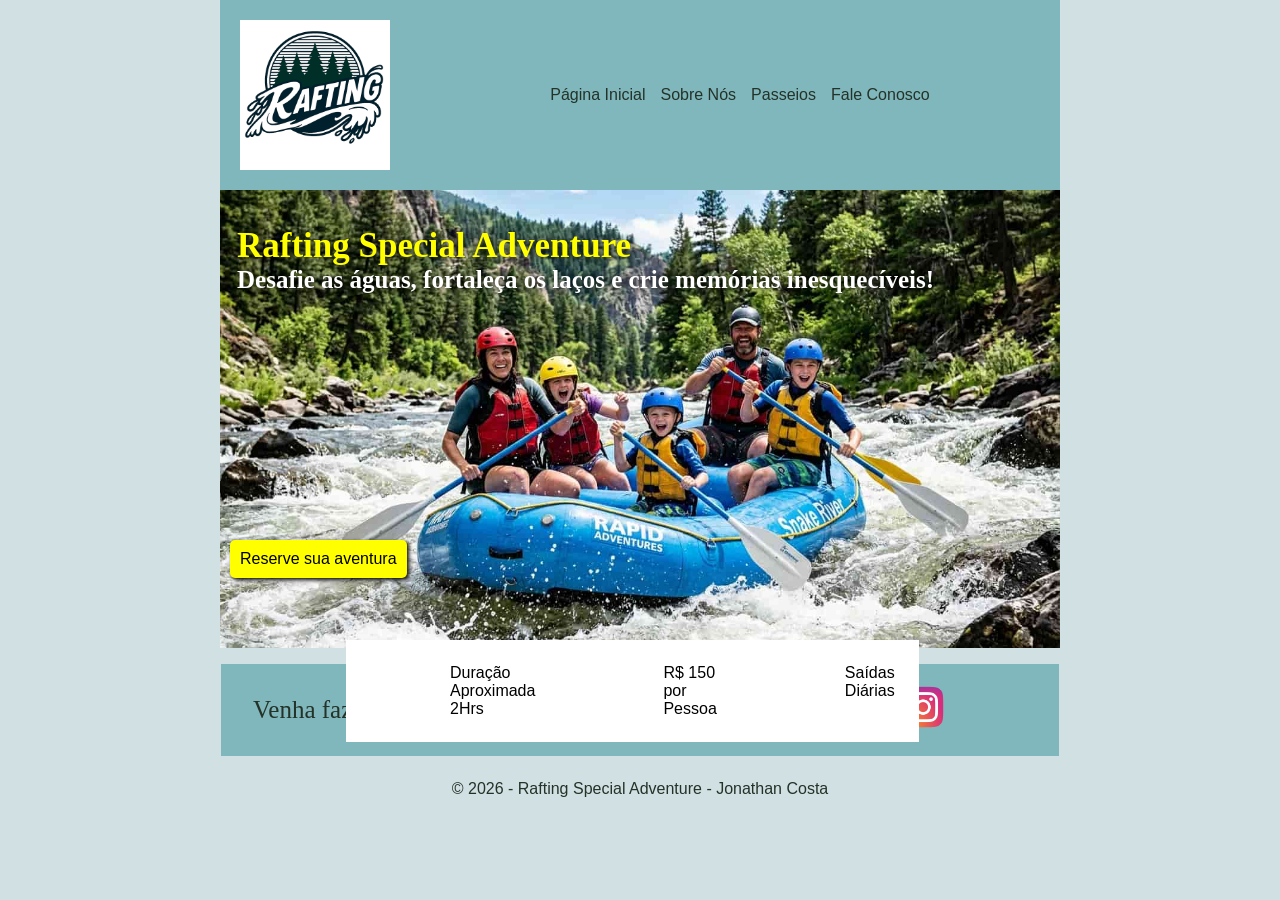
==== wwr/index.html @ b361b0f2 "página index" ====
<!DOCTYPE html>
<html lang="pt">

<head>
    <meta charset="UTF-8">
    <meta name="viewport" content="width=device-width, initial-scale=1.0">
    <meta name="description"
        content="página home do site de Rafting, contendo a página principal, com chamadas para ações para visitar as demais páginas">
    <meta name="author" content="Francisco Jonathan Sousa da Costa">
    <link rel="stylesheet" href="estilos/rafting.css">
    <title>Home Rafting Special Adventure</title>
</head>

<body>
    <header>
        <div class="cabecalho">
            <img src="imagens/logo-site-rafting.png" alt="logo tipo da empresa Rafting Special Adventure">

            <nav>
                <ul>
                    <li><a href="index.html">Página Inicial</a></li>
                    <li><a href="sobre.html">Sobre Nós</a></li>
                    <li><a href="passeios.html">Passeios</a></li>
                    <li><a href="contato.html">Fale Conosco</a></li>
                </ul>
            </nav>
        </div>
    </header>

    <main>

        <div class="hero-index">
            <img src="imagens/capa-principal2.jpg" alt="familia fazendo rafiting">
            <h1>Rafting Special Adventure</h1>
            <h2>Desafie as águas, fortaleça os laços e crie memórias inesquecíveis!</h2>
            <a href="passeios.html" class="btn">Reserve sua aventura</a>

            <div class="info">
                <img src="" alt="">
                <p>Duração Aproximada 2Hrs</p>
                <img src="" alt="">
                <p>R$ 150 por Pessoa</p>
                <img src="" alt="">
                <p>Saídas Diárias</p>
            </div>

        </div>

    </main>

    <footer>


        <nav class="redes-sociais">
            <p>Venha fazer parte dessa aventura, Fale conosco</p>

            <a href="https://www.facebook.com/"><img src="imagens/facebook_15713427.png" alt="Ícone do facebook"></a>


            <a href="https://www.linkedin.com/in/jonathan-costa-15b882378/"><img src="imagens/linkedin_3991775.png"
                    alt="Ícone do Linkedin "></a>


            <a href="https://www.instagram.com/jonathanoconors/"><img src="imagens/instagran-icon.png"
                    alt="Ícone do Instagran"></a>


        </nav>
        <p> &copy; 2026 - Rafting Special Adventure - Jonathan Costa </p>
    </footer>

</body>

</html>
---- wwr/estilos/rafting.css ----
:root {
--secundary-color: rgb(127, 183, 188);
--verde-escuro-natural: rgb(37, 50, 40);
--branco-rio: rgb(209, 224, 226);
--fonte-titulos: "Times New Roman", "Georgia",serif;
--fonte-body: Arial,Helvetica,sans-serif;
}

* {
    margin: 0;
    padding: 0;
    box-sizing: border-box;
}

/* inicio header e cabecalho  */

header {
    background-color: var(--secundary-color);
    font-family: var(--fonte-body);
    color: var(--verde-escuro-natural);
    font-size: 16px;
    
}


header a {
    color: var(--verde-escuro-natural);
    font-family: var(--fonte-body);
    text-decoration: none;
}

header,main {
    width: 840px;
    margin: 0 auto;
    
}
.cabecalho{
    display: grid;
    grid-template-columns: 200px 1fr ;
    align-items: center;
    padding: 20px;
    
}

.cabecalho nav ul {
    display: flex;
    justify-content: center;
    gap: 15px;
    list-style: none;

}

.cabecalho img {
    width: 150px;
}



/* fim header e cabecalho  */

/* inicio main hero e article */

body {
    font-family: var(--fonte-body);
    color: var(--verde-escuro-natural);
    background-color: var(--branco-rio);
}

h1,h2 {

    font-family: var(--fonte-titulos);
    color: var(--verde-escuro-natural);
    text-align: center;
}

nav,p,section,article {
    margin: 16px;
    padding: 8px;

}

.hero {
    position: relative;
}
.hero-index {
    position: relative;
}
.hero img{
    width: 100%;
    height: auto;
    display: block;
}
.hero-index img {
    width: 100%;
    height: auto;
    display: block;
}

.hero h1 {
    position: absolute;
    top: 20px;
    width: 100%;
    padding: 16px;
    text-align: center;
    opacity: 0.7;
    background-color: var(--secundary-color);
    color: var(--verde-escuro-natural);
    border: 1px solid var(--verde-escuro-natural);
}
.hero-index h1 {
    position: absolute;
    top: 20px;
    left: 1px;
    text-shadow: 1px 1px 8px black;
    padding: 16px;
    text-align: center;
    font-size: 35px;
    
    
    color: yellow;

}
.hero-index h2 {
    position: absolute;
    top: 50px;
    left: 1px;
    text-shadow: 1px 1px 8px black;
    padding: 16px;
    text-align: center;
    color: white;
    font-family: 'Times New Roman', Times, serif;
    text-align: center;
    margin-top: 10px;
    font-size: 25px;
}
.hero-index .btn {
    position: absolute;
    left: 10px;
    top: 350px;
    padding: 10px;
    background-color: yellow;
    font-size: 16px;
    border-radius: 5px;
    color: black;
    border: none;
    box-shadow: 2px 2px 4px black;
    text-decoration: none;
}
.hero-index .info {
    position: absolute;
    top: 450px;
    left: 15%;
    margin: 0 auto;
    display: flex;
    background-color: white;
    color: black;
}
.hero article img {

width: 125px;
float: right;
border: 1px solid var(--verde-escuro-natural);
box-shadow: 2px 2px 10px var(--verde-escuro-natural);
}

.hero article {
    background-color: var(--secundary-color);
    position: absolute;
    top: 360px;
    
}

.history section {
    display: grid;
    grid-template-columns: 1fr 200px 1fr;
    gap: 20px;
    align-items: center;
}

.history h2 {
grid-column: 1/4;
}

.history img {
    width: 100%;
    height: 85%;
}



.galeria {
    display: flex;
    justify-content: space-between;
    align-items: start;
    
}
.galeria img {
    width: 170px;
    height: 120px;
    padding: 10px;
    
}

.adventure h2 {
    width: 100%;
}

h3 {
    color: var(--verde-escuro-natural);
    text-align: center;
    margin: 10px;
}

.fale-conosco {
    display: grid;
    grid-template-columns: 1fr 1fr;
    gap: 15px;
}
.formulario form {
    display: grid;
    grid-template-columns: 100px 1fr;
    align-items: start;
    gap: 5px;
}

form input[type="text"], form input[type="email"], form textarea {
    padding: 5px;
    width: 100%;
    border-radius: 5px;
    border: none;
}


.radio {
    display: flex;
    flex-direction: column;
    gap: 10px;
}
.radio label {
    display: flex;
    align-items: center;
    gap: 5px;
}
.mapa{
    width: 100%;
    height: 100%;
}
.mapa iframe {
    width: 100%;
    height: 100%;
    border: none;
}
.newsletter, .botao {
    grid-column: 1/3;
    display: flex;
    align-items: center;
    gap: 10px;
}
.botao button{
    width: 100%;
    padding: 10px;
    background-color: rgb(91, 161, 91);
    font-size: 16px;
    border-radius: 5px;
    color: black;
    border: none;
}

.colaboradores {
    border: 1px solid var(--verde-escuro-natural);
    border-radius: 5px;
    position: relative;
    padding: 10px;
    overflow: hidden;
}


.colaboradores h2, 
.colaboradores .equipe {
    z-index: 1;
    position: relative;
}
.equipe {
    display: flex;
    justify-content: space-evenly;
    align-items: center;
    gap: 15px;
    text-align: center;
    
}
.equipe img {
    width: 200px;
    height: 150px;
    margin-top: 10px;
    border: 1px solid var(--verde-escuro-natural);
    border-radius: 5px;
}



/* fim main hero history e article */

/* inicio footer e socialmedia */

footer {
    text-align: center;
    width: 870px;
    margin: 0 auto;
}

.redes-sociais{
    display: flex;
    background-color: var(--secundary-color);
    font-family: var(--fonte-body);
    color: var(--verde-escuro-natural);
    font-size: 16px;
      
}
.redes-sociais a {
    text-decoration: none;
}

.redes-sociais img {
    width: 50px;
    height: 50px;
    margin: 10px;
}
.redes-sociais p{
    font-size: 25px;
    font-family: var(--fonte-titulos);
}
footer h3 {
     font-size: 25px;
    font-family: var(--fonte-titulos);
    margin: auto;
}
.direitos {
    font-family: var(--fonte-titulos);
    font-size: 20px;
    margin: 10px;
    padding-bottom: 20px;
}
/* fim footer e socialmedia */
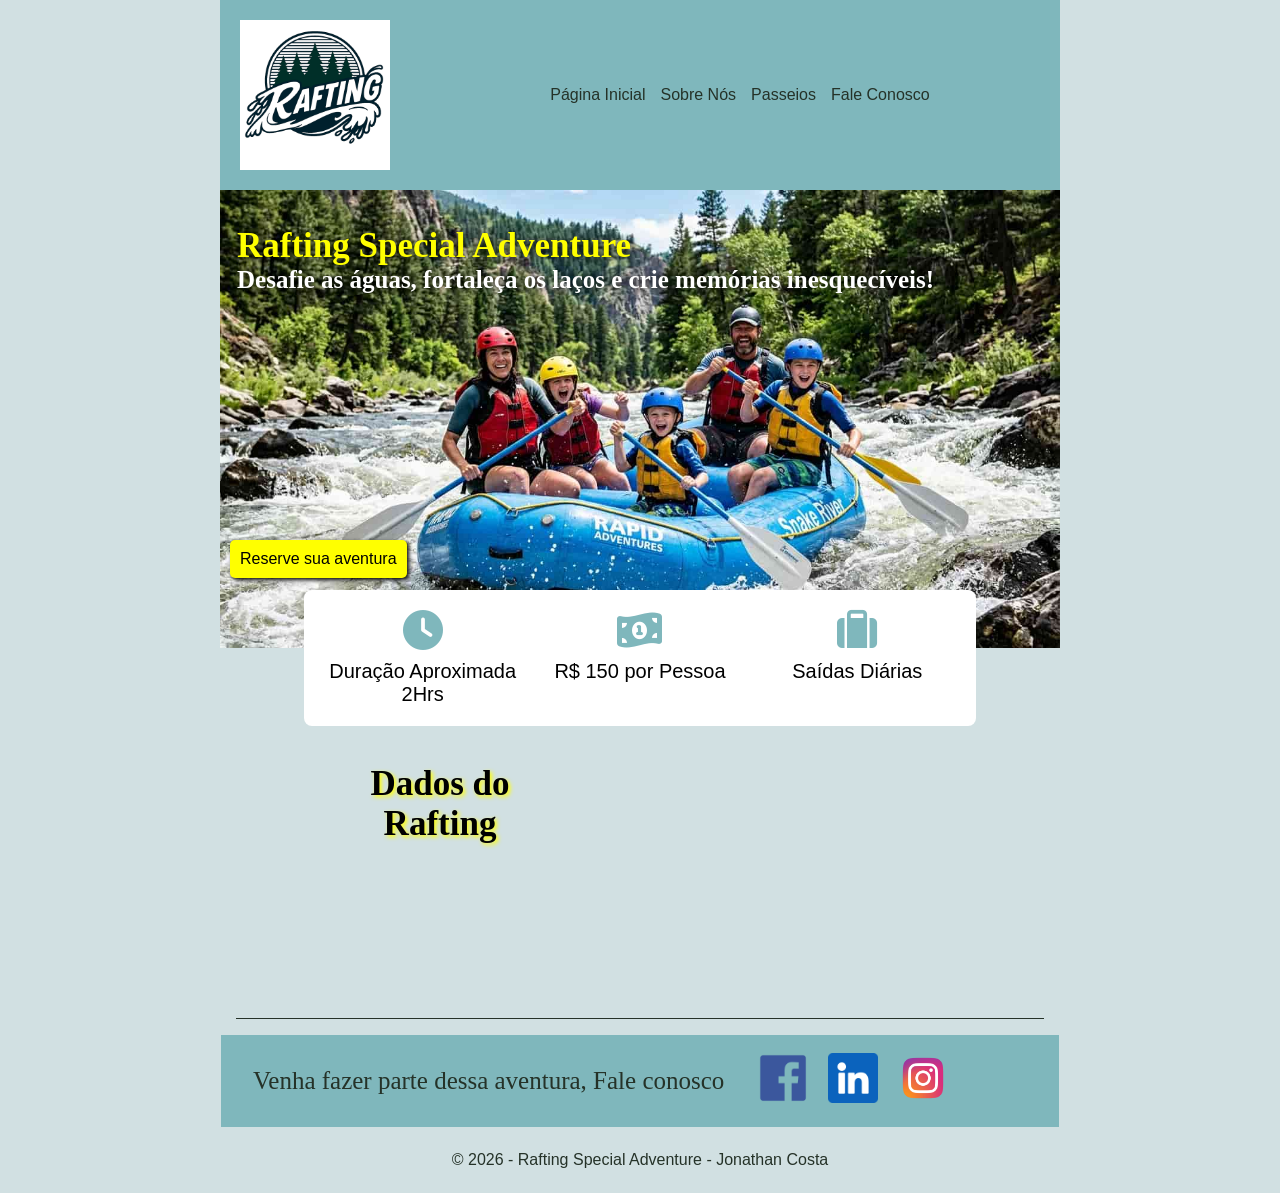
==== commit daeadb69: "atualizando a página index do wwr" ====
--- a/wwr/index.html
+++ b/wwr/index.html
@@ -8,6 +8,7 @@
         content="página home do site de Rafting, contendo a página principal, com chamadas para ações para visitar as demais páginas">
     <meta name="author" content="Francisco Jonathan Sousa da Costa">
     <link rel="stylesheet" href="estilos/rafting.css">
+    <link rel="stylesheet" href="https://cdnjs.cloudflare.com/ajax/libs/font-awesome/6.7.2/css/all.min.css">
     <title>Home Rafting Special Adventure</title>
 </head>
 
@@ -36,15 +37,36 @@
             <a href="passeios.html" class="btn">Reserve sua aventura</a>
 
             <div class="info">
-                <img src="" alt="">
-                <p>Duração Aproximada 2Hrs</p>
-                <img src="" alt="">
-                <p>R$ 150 por Pessoa</p>
-                <img src="" alt="">
-                <p>Saídas Diárias</p>
+                <div class="item-info">
+                    <i class="fa-solid fa-clock"></i>
+                    <p>Duração Aproximada 2Hrs</p>
+                </div>
+                <div class="item-info">
+                    <i class="fa-solid fa-money-bill-1-wave icone-dinheiro"></i>
+                    <p>R$ 150 por Pessoa</p>
+                </div>
+                <div class="item-info">
+                    <i class="fa-solid fa-suitcase"></i>
+                    <p>Saídas Diárias</p>
+                </div>
             </div>
 
         </div>
+        <article class="artigo">
+            <div class="atividade">
+                <h2>Dados do Rafting</h2>
+
+
+            </div>
+            <div class="video">
+                <iframe src="https://www.youtube.com/embed/g0s-MvzFRNM?si=orDph4DR1NqXrGpn" title="YouTube video player"
+                    frameborder="0"
+                    allow="accelerometer; autoplay; clipboard-write; encrypted-media; gyroscope; picture-in-picture; web-share"
+                    referrerpolicy="strict-origin-when-cross-origin" allowfullscreen></iframe>
+            </div>
+
+
+        </article>
 
     </main>
 
--- a/wwr/estilos/rafting.css
+++ b/wwr/estilos/rafting.css
@@ -84,6 +84,8 @@
 }
 .hero-index {
     position: relative;
+    display: grid;
+    grid-template-columns: 3;
 }
 .hero img{
     width: 100%;
@@ -146,14 +148,57 @@
     box-shadow: 2px 2px 4px black;
     text-decoration: none;
 }
+
 .hero-index .info {
     position: absolute;
-    top: 450px;
-    left: 15%;
-    margin: 0 auto;
-    display: flex;
+    top: 400px;
+    left: 50%;
+    transform: translateX(-50%);
+
+    width: 80%;
+    padding: 20px;
+
+    display: grid;
+    grid-template-columns: repeat(3, 1fr);
+    gap: 20px;
+
     background-color: white;
     color: black;
+    border-radius: 8px;
+}
+
+.item-info {
+    display: flex;
+    flex-direction: column;
+    align-items: center;
+    text-align: center;
+    gap: 10px;
+    font-size: 20px;
+    
+}
+
+.item-info i {
+    font-size: 40px;
+    color: var(--secundary-color);
+}
+
+.item-info p {
+    margin: 0;
+    padding: 0;
+}
+
+.artigo {
+    padding: 100px;
+    display: flex;
+    gap: 100px;
+    border-bottom: 1px solid var(--verde-escuro-natural);
+  
+}
+.artigo h2 {
+    font-size: 35px;
+    text-shadow: 2px 2px 4px yellow;
+    color: black;
+    
 }
 .hero article img {
 
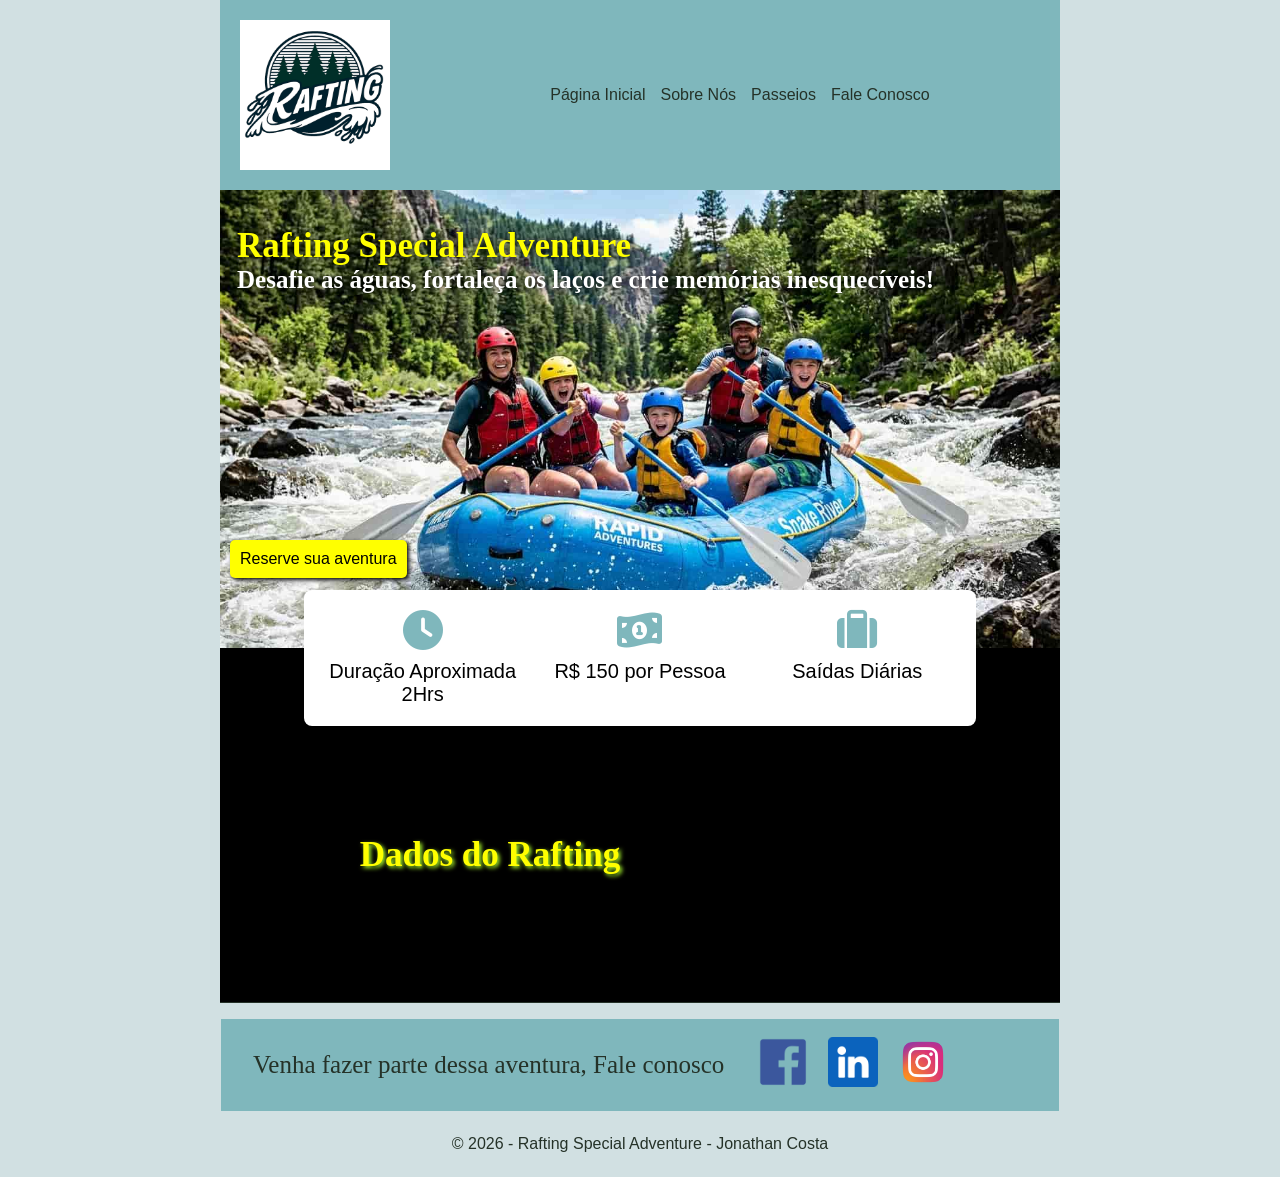
==== commit e1b24bcc: "ajustei o artigo para que o h2 fique in linea e o video ficou 100% do espaço" ====
--- a/wwr/index.html
+++ b/wwr/index.html
@@ -57,6 +57,7 @@
                 <h2>Dados do Rafting</h2>
 
 
+
             </div>
             <div class="video">
                 <iframe src="https://www.youtube.com/embed/g0s-MvzFRNM?si=orDph4DR1NqXrGpn" title="YouTube video player"
--- a/wwr/estilos/rafting.css
+++ b/wwr/estilos/rafting.css
@@ -73,19 +73,23 @@
     text-align: center;
 }
 
-nav,p,section,article {
+nav,p,section {
     margin: 16px;
     padding: 8px;
 
 }
+.artigo-sobrenos {
+    margin: 16px;
+    padding: 8px;
+}
 
 .hero {
     position: relative;
+    
 }
 .hero-index {
     position: relative;
-    display: grid;
-    grid-template-columns: 3;
+    
 }
 .hero img{
     width: 100%;
@@ -188,17 +192,45 @@
 }
 
 .artigo {
-    padding: 100px;
-    display: flex;
-    gap: 100px;
+   
+    margin: 0;
+    padding: 100px 40px 40px;
+    background-color: black;
     border-bottom: 1px solid var(--verde-escuro-natural);
+    display: flex;
+    justify-content: space-between;
+    align-items: center;
+    gap: 40px;
+    
   
 }
 .artigo h2 {
     font-size: 35px;
-    text-shadow: 2px 2px 4px yellow;
-    color: black;
-    
+    text-shadow: 2px 2px 4px greenyellow;
+    color: yellow;
+    width: 150px;
+    margin-left: 50px;
+    width: 100%;
+    
+}
+.atividade, .video {
+    flex: 1;
+}
+.video {
+    position: relative;
+    flex: 1;
+    padding-bottom: 28.125%;
+}
+
+.video iframe {
+    position: absolute;
+    inset: 0;
+
+    width: 100%;
+    height: 100%;
+
+    border: none;
+    border-radius: 10px;
 }
 .hero article img {
 
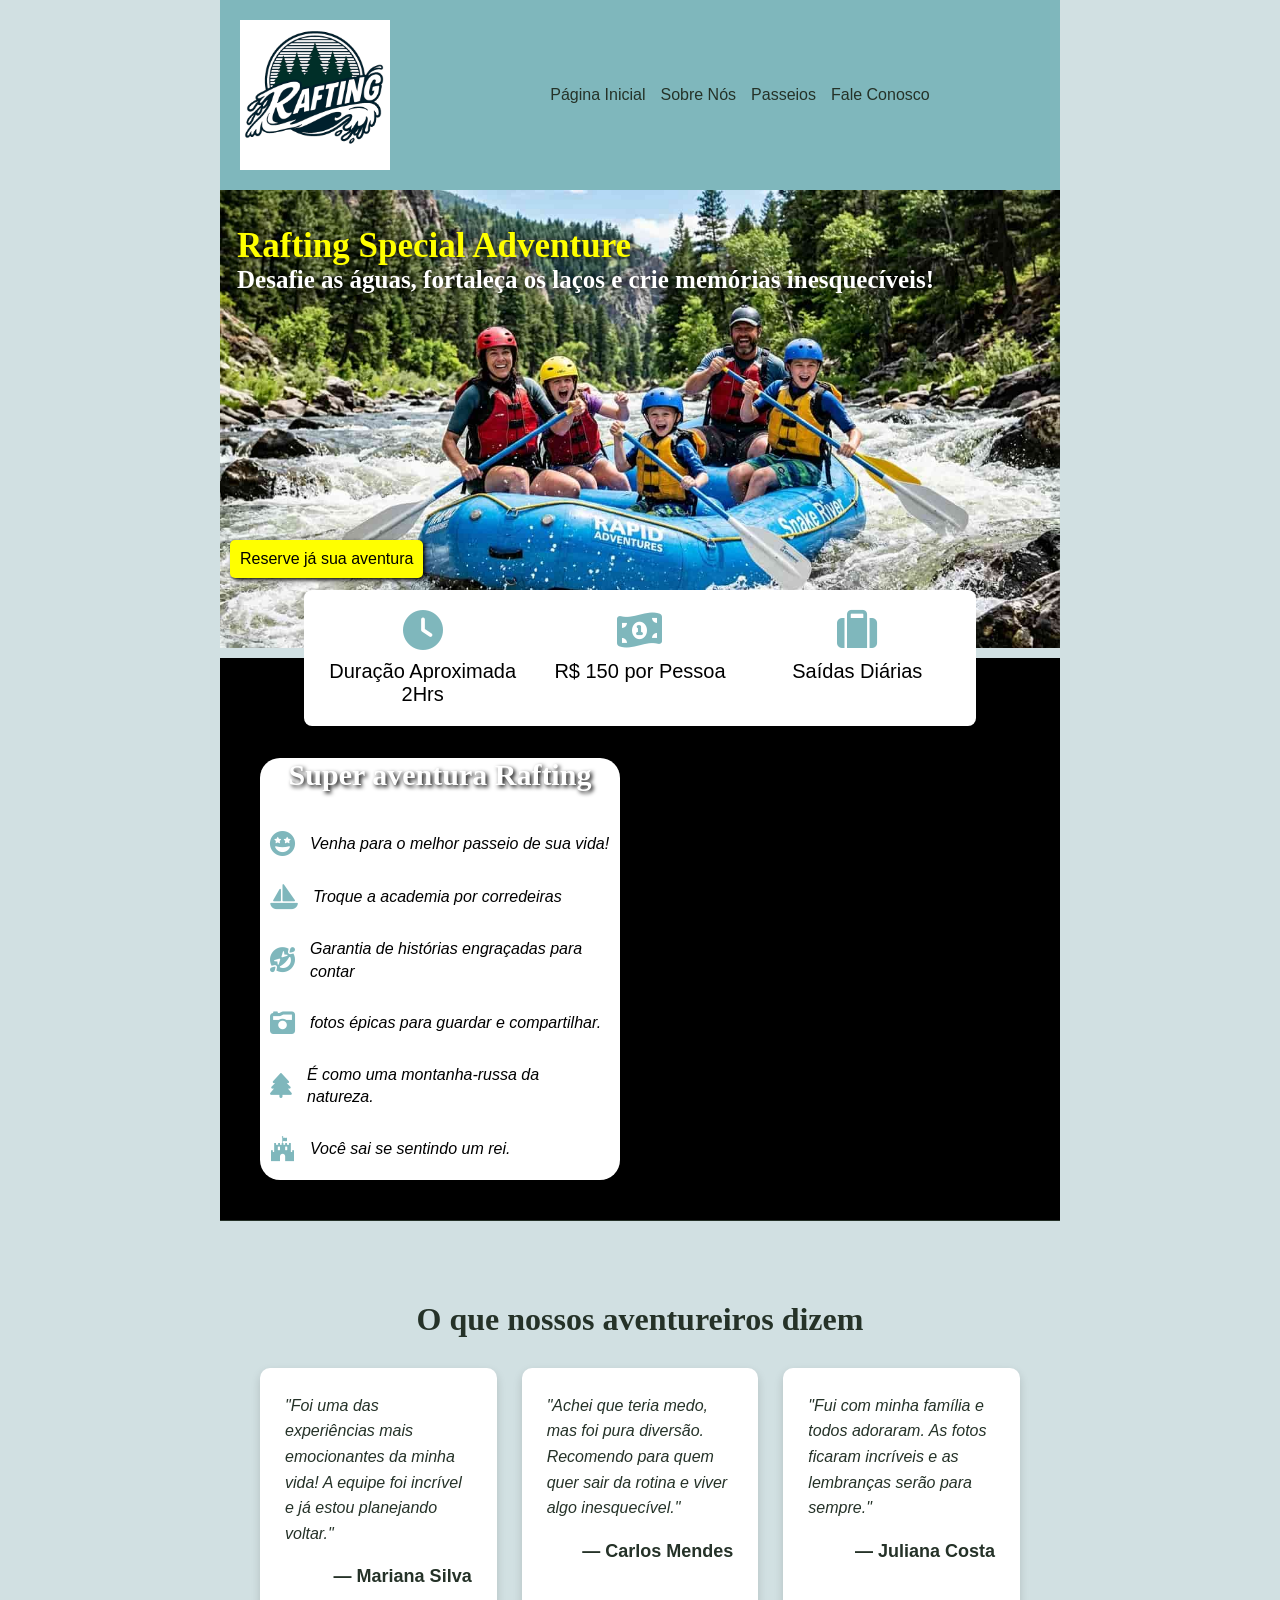
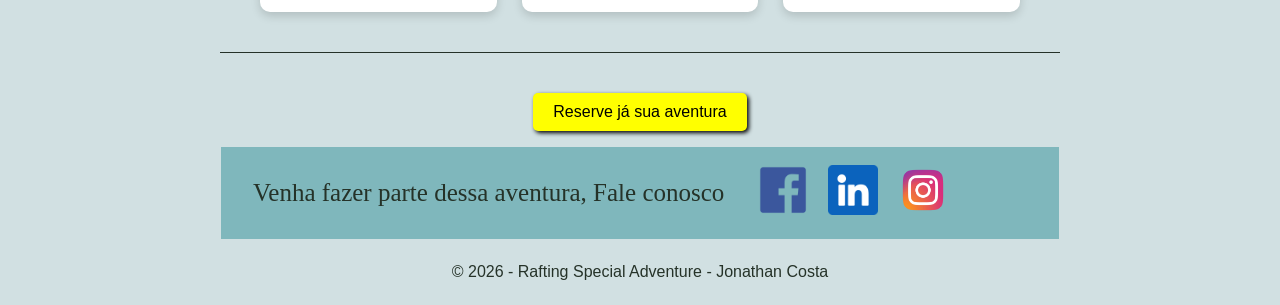
==== commit 1b142b48: "finalizando a página index do curso semana 06 wwr" ====
--- a/wwr/index.html
+++ b/wwr/index.html
@@ -34,7 +34,7 @@
             <img src="imagens/capa-principal2.jpg" alt="familia fazendo rafiting">
             <h1>Rafting Special Adventure</h1>
             <h2>Desafie as águas, fortaleça os laços e crie memórias inesquecíveis!</h2>
-            <a href="passeios.html" class="btn">Reserve sua aventura</a>
+            <a href="passeios.html" class="btn">Reserve já sua aventura</a>
 
             <div class="info">
                 <div class="item-info">
@@ -54,7 +54,34 @@
         </div>
         <article class="artigo">
             <div class="atividade">
-                <h2>Dados do Rafting</h2>
+
+                <h2>Super aventura Rafting</h2>
+                <div class="atividade-item">
+                    <i class="fa-solid fa-face-grin-stars icone"></i>
+                    <p>Venha para o melhor passeio de sua vida!</p>
+                </div>
+
+                <div class="atividade-item">
+                    <i class="fa-solid fa-sailboat icone"></i>
+                    <p>Troque a academia por corredeiras</p>
+                </div>
+                <div class="atividade-item ">
+                    <i class="fa-solid fa-face-grin-squint-tears icone"></i>
+                    <p>Garantia de histórias engraçadas para contar</p>
+                </div>
+                <div class="atividade-item">
+                    <i class="fa-solid fa-camera-retro icone"></i>
+                    <p>fotos épicas para guardar e compartilhar.</p>
+                </div>
+                <div class="atividade-item">
+                    <i class="fa-solid fa-tree icone"></i>
+                    <p>É como uma montanha-russa da natureza.</p>
+                </div>
+                <div class="atividade-item">
+                    <i class="fa-brands fa-fort-awesome icone"></i>
+                    <p>Você sai se sentindo um rei.</p>
+                </div>
+
 
 
 
@@ -68,6 +95,42 @@
 
 
         </article>
+
+        <section class="depoimentos">
+            <h2>O que nossos aventureiros dizem</h2>
+
+            <div class="cards-depoimentos">
+
+                <div class="card-depoimento">
+                    <p>
+                        "Foi uma das experiências mais emocionantes da minha vida!
+                        A equipe foi incrível e já estou planejando voltar."
+                    </p>
+                    <h3>— Mariana Silva</h3>
+                </div>
+
+                <div class="card-depoimento">
+                    <p>
+                        "Achei que teria medo, mas foi pura diversão.
+                        Recomendo para quem quer sair da rotina e viver algo inesquecível."
+                    </p>
+                    <h3>— Carlos Mendes</h3>
+                </div>
+
+                <div class="card-depoimento">
+                    <p>
+                        "Fui com minha família e todos adoraram.
+                        As fotos ficaram incríveis e as lembranças serão para sempre."
+                    </p>
+                    <h3>— Juliana Costa</h3>
+                </div>
+
+            </div>
+
+        </section>
+        <div class="chamada">
+            <a href="passeios.html" class="btn">Reserve já sua aventura</a>
+        </div>
 
     </main>
 
--- a/wwr/estilos/rafting.css
+++ b/wwr/estilos/rafting.css
@@ -193,44 +193,71 @@
 
 .artigo {
    
-    margin: 0;
+    margin: 10px 0;
     padding: 100px 40px 40px;
     background-color: black;
     border-bottom: 1px solid var(--verde-escuro-natural);
     display: flex;
     justify-content: space-between;
-    align-items: center;
+    align-items: stretch; 
     gap: 40px;
     
   
 }
 .artigo h2 {
-    font-size: 35px;
-    text-shadow: 2px 2px 4px greenyellow;
-    color: yellow;
-    width: 150px;
-    margin-left: 50px;
-    width: 100%;
-    
+    font-size: 30px;
+    text-shadow: 2px 2px 4px black;
+    color: white;
+    text-align: center;
+    margin-bottom: 30px;
+    
+}
+.atividade {
+    flex: 1;
+    display: flex;
+    flex-direction: column;
+    background-color: white;
+    border-radius: 20px;
+
 }
 .atividade, .video {
     flex: 1;
 }
+.atividade-item {
+    margin: 10px;
+    display: flex;
+    align-items: center;   
+    gap: 15px;             
+   
+    margin-bottom: 18px;
+    
+}
+.atividade-item .icone {
+    color: var(--secundary-color);
+    font-size: 25px;
+}
+
+
+.atividade-item p {
+    margin: 0;
+    padding: 0;
+    line-height: 1.4;
+    color: black;
+    font-style: oblique;
+    font-size: 16px;
+    
+}
+
 .video {
-    position: relative;
     flex: 1;
-    padding-bottom: 28.125%;
 }
 
 .video iframe {
-    position: absolute;
-    inset: 0;
-
-    width: 100%;
+     width: 100%;
     height: 100%;
-
     border: none;
     border-radius: 10px;
+    display: block;
 }
 .hero article img {
 
@@ -372,6 +399,62 @@
     border: 1px solid var(--verde-escuro-natural);
     border-radius: 5px;
 }
+.depoimentos {
+    width: 840px;
+    margin: 40px auto;
+    padding: 40px;
+    text-align: center;
+    border-bottom: 1px solid var(--verde-escuro-natural);
+}
+
+.depoimentos h2 {
+    margin-bottom: 30px;
+    font-size: 32px;
+}
+.chamada{
+    display: flex;
+    justify-content: center;
+    align-items: center;
+}
+.chamada .btn {
+   
+    padding: 10px 20px;
+    background-color: yellow;
+    font-size: 16px;
+    border-radius: 5px;
+    color: black;
+    border: none;
+    box-shadow: 2px 2px 4px black;
+    text-decoration: none;
+   
+}
+
+.cards-depoimentos {
+    display: grid;
+    grid-template-columns: repeat(3, 1fr);
+    gap: 25px;
+}
+
+.card-depoimento {
+    background-color: white;
+    padding: 25px;
+    border-radius: 10px;
+    box-shadow: 0 4px 10px rgba(0, 0, 0, 0.15);
+    text-align: left;
+}
+
+.card-depoimento p {
+    margin: 0 0 20px 0;
+    padding: 0;
+    line-height: 1.6;
+    font-style: italic;
+}
+
+.card-depoimento h3 {
+    text-align: right;
+    margin: 0;
+    font-size: 18px;
+}
 
 
 
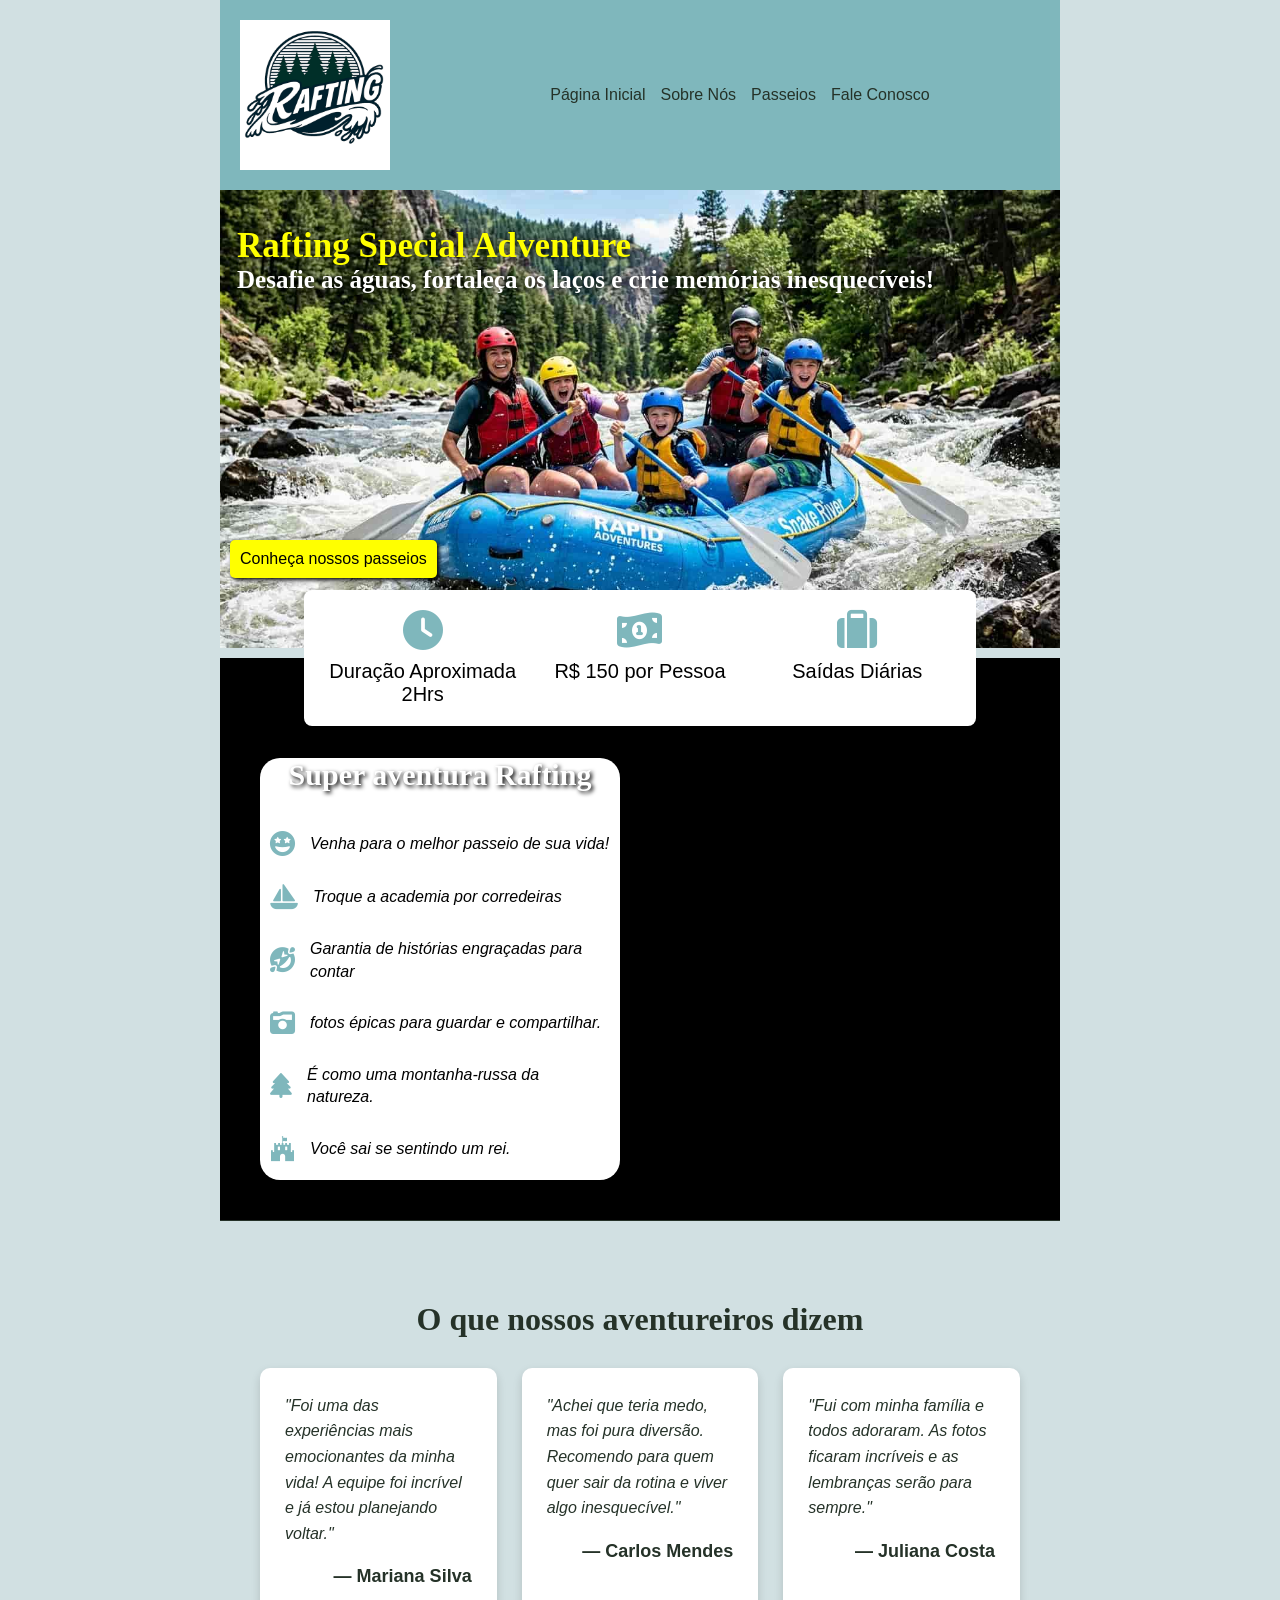
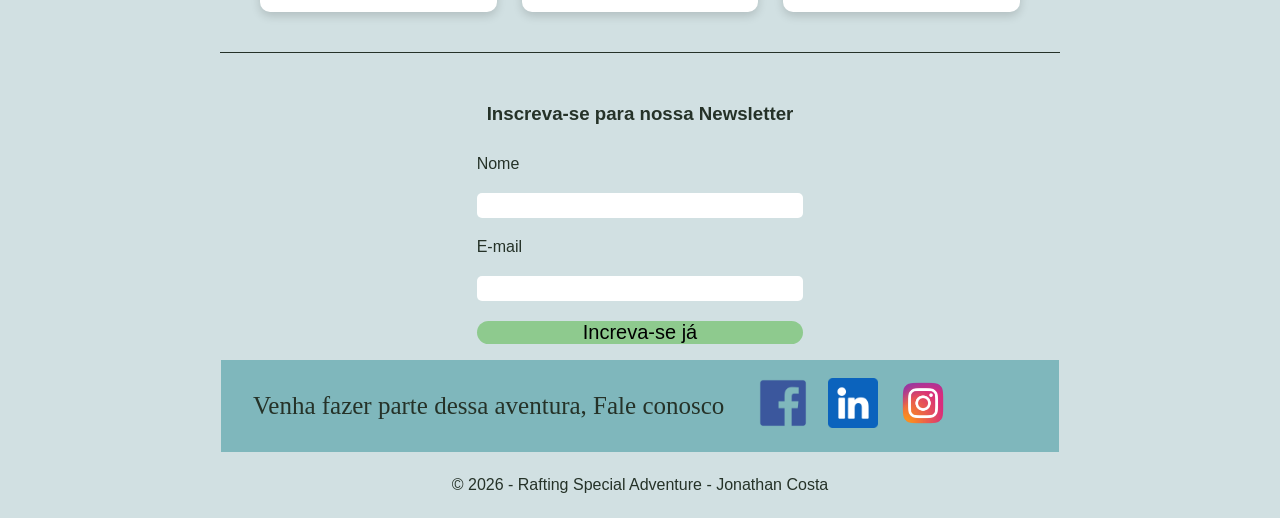
==== commit 75298140: "ajustes finais na página passeios e finalização" ====
--- a/wwr/index.html
+++ b/wwr/index.html
@@ -34,7 +34,7 @@
             <img src="imagens/capa-principal2.jpg" alt="familia fazendo rafiting">
             <h1>Rafting Special Adventure</h1>
             <h2>Desafie as águas, fortaleça os laços e crie memórias inesquecíveis!</h2>
-            <a href="passeios.html" class="btn">Reserve já sua aventura</a>
+            <a href="passeios.html" class="btn">Conheça nossos passeios</a>
 
             <div class="info">
                 <div class="item-info">
@@ -129,7 +129,15 @@
 
         </section>
         <div class="chamada">
-            <a href="passeios.html" class="btn">Reserve já sua aventura</a>
+            <form>
+                <h3>Inscreva-se para nossa Newsletter</h3>
+                <label for="nome">Nome</label>
+                <input type="text" name="nome" id="nome">
+                <label for="email">E-mail</label>
+                <input type="email" name="email" id="email">
+                <button type="submit">Increva-se já</button>
+            </form>
+
         </div>
 
     </main>
--- a/wwr/estilos/rafting.css
+++ b/wwr/estilos/rafting.css
@@ -411,23 +411,8 @@
     margin-bottom: 30px;
     font-size: 32px;
 }
-.chamada{
-    display: flex;
-    justify-content: center;
-    align-items: center;
-}
-.chamada .btn {
-   
-    padding: 10px 20px;
-    background-color: yellow;
-    font-size: 16px;
-    border-radius: 5px;
-    color: black;
-    border: none;
-    box-shadow: 2px 2px 4px black;
-    text-decoration: none;
-   
-}
+
+
 
 .cards-depoimentos {
     display: grid;
@@ -455,6 +440,93 @@
     margin: 0;
     font-size: 18px;
 }
+.passeios {
+    display: grid;
+    grid-template-columns: repeat(3,1fr);
+    gap: 30px;
+    margin: 40px 0;
+}
+.passeio {
+    text-align: center;
+}
+.passeio img {
+    width: 100%;
+    height: 220px;
+    object-fit: cover;
+    border-radius: 10px;
+    display: block;
+    box-shadow: 4px 4px 4px var(--verde-escuro-natural);
+}
+.passeio p {
+    margin-top: 15px;
+    font-size: 18px;
+    font-weight: bold;
+}
+.chamada{
+    display: flex;
+    justify-content: center;
+    align-items: center;
+    flex-direction: column;
+}
+
+
+.chamada form {
+    display: flex;
+    flex-direction: column;
+    gap: 20px;
+}
+.chamada button {
+    background-color: rgb(142, 202, 142);
+    border: none;
+    border-radius: 20px;
+    font-size: 20px;
+}
+.chamada .btn {
+     padding: 10px;
+    background-color: yellow;
+    font-size: 16px;
+    border-radius: 5px;
+    color: black;
+    border: none;
+    box-shadow: 2px 2px 4px black;
+    text-decoration: none;
+}
+.tabela-passeios {
+    margin: 50px 0;
+}
+
+.tabela-passeios h2 {
+    margin-bottom: 25px;
+    text-align: center;
+}
+
+.tabela-passeios table {
+    width: 100%;
+    border-collapse: collapse;
+    background-color: white;
+    border-radius: 10px;
+    overflow: hidden;
+    box-shadow: 4px 4px 10px rgba(0, 0, 0, 0.15);
+}
+
+.tabela-passeios th {
+    background-color: var(--secundary-color);
+    color: var(--verde-escuro-natural);
+    padding: 15px;
+    font-family: var(--fonte-titulos);
+    font-size: 18px;
+}
+
+.tabela-passeios td {
+    padding: 14px;
+    text-align: center;
+    border-bottom: 1px solid rgba(37, 50, 40, 0.15);
+}
+
+.tabela-passeios tbody tr:nth-child(even) {
+    background-color: rgba(127, 183, 188, 0.12);
+}
+
 
 
 
